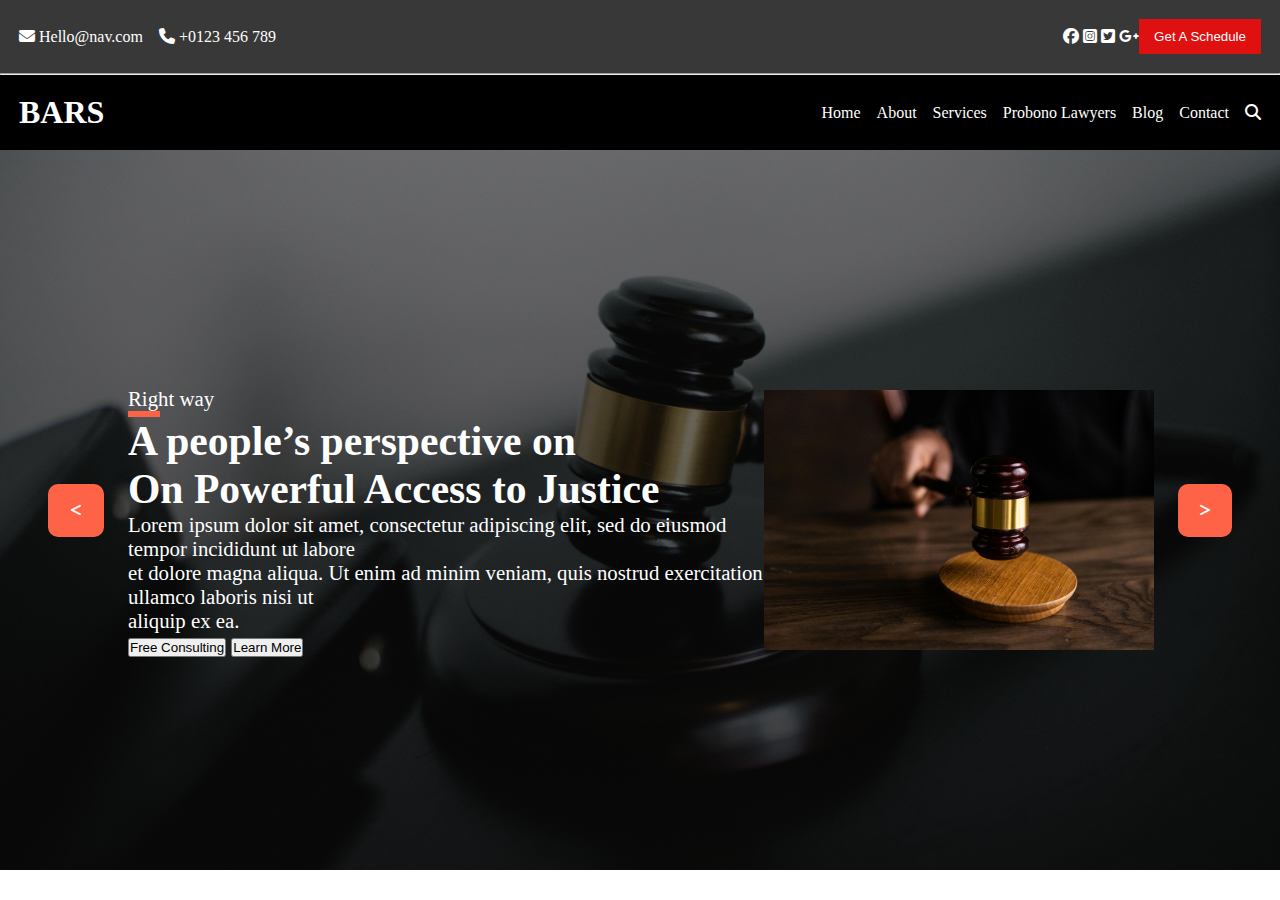
==== mines/index.html @ 509d4174 "first commit" ====
<!DOCTYPE html>
<html lang="en">
  <head>
    <meta charset="UTF-8" />
    <meta name="viewport" content="width=device-width, initial-scale=1.0" />
    <title>Document</title>
    <link
      rel="stylesheet"
      href="https://cdnjs.cloudflare.com/ajax/libs/font-awesome/6.7.2/css/all.min.css"
      integrity="sha512-Evv84Mr4kqVGRNSgIGL/F/aIDqQb7xQ2vcrdIwxfjThSH8CSR7PBEakCr51Ck+w+/U6swU2Im1vVX0SVk9ABhg=="
      crossorigin="anonymous"
      referrerpolicy="no-referrer"
    />
    <link rel="stylesheet" href="style.css" />
  </head>
  <body>
    <header class="first-indctory">
      <div class="fad">
        <p><i class="fa-solid fa-envelope"></i> Hello@nav.com</p>
        <p><i class="fa-solid fa-phone"></i> +0123 456 789</p>
      </div>
      <nav class="cad">
        <div class="list-of-icons">
          <i class="fa-brands fa-facebook"></i>
          <i class="fa-brands fa-square-instagram"></i>
          <i class="fa-brands fa-square-twitter"></i>
          <i class="fa-brands fa-google-plus-g"></i>
        </div>
        <button class="get">Get A Schedule</button>
      </nav>
    </header>
    <hr>
    <header class="second-inductroduction">
      <div>
        <h1>BARS</h1>
      </div>
      <nav class="other-lists">
        <ul>
          <li><a href="">Home </a></li>
          <li><a href="">About</a></li>
          <li><a href="">Services</a></li>
          <li><a href="">Probono Lawyers</a></li>
          <li><a href="">Blog</a></li>
          <li><a href="">Contact</a></li>
        </ul>
        <div>
          <i class="fa-solid fa-magnifying-glass" id="searchC"></i>
        </div>
      </nav>
    </header>
    <section>
      <div class="dynamic-search" id="displayDynamic">
        <input type="text" id="search" placeholder="Search...">
        <button id="search-btn">Search</button>
      </div>
    </section>
    <section>
      <div class="senior-container">
        <div class="btn-controller-1">
          <button class="page-btn-1" data-cana="1"><i class="fa-solid fa-less-than"></i></button>
        </div>
        <div class="container first-Card" data-cana="1">
          <div>
            <div class="small-border">
                 <p>Right way</p>
                 <div class="das-1"></div>
            </div>
            <h1>A people’s perspective on <br> On Powerful Access to Justice</h1>
            <p>
              Lorem ipsum dolor sit amet, consectetur adipiscing elit,
              sed do eiusmod tempor incididunt ut labore <br>  et dolore magna
              aliqua. Ut enim ad minim veniam, quis nostrud exercitation
              ullamco laboris nisi ut <br>  aliquip ex ea.
            </p>
            <button>Free Consulting</button>
              <button>Learn More</button>
          </div>
          <div class="image-container">
            <img src="/assets/img/hero-slider/pexels-ekaterina-bolovtsova-6077326.jpg" alt="">
          </div>
        </div>
        <div class="container first-Card hidden" data-cana="2">
          <div>
            <div class="small-border">
                 <p>Right way</p>
            </div>
            <h1>A people’s perspective on <br> On Powerful Access to Justice</h1>
            <p>
              Lorem ipsum dolor sit amet, consectetur adipiscing elit,
              sed do eiusmod tempor incididunt ut labore <br>  et dolore magna
              aliqua. Ut enim ad minim veniam, quis nostrud exercitation
              ullamco laboris nisi ut <br>  aliquip ex ea.
            </p>
            <button>Free Consulting</button>
              <button>Learn More</button>
          </div>
          <div class="image-container">
            <img src="/assets/img/hero-slider/pexels-ekaterina-bolovtsova-6077326.jpg" alt="">
          </div>
        </div>
       <div class="btn-controller">
        <button class="go-Front" data-cana="2"><i class="fa-solid fa-greater-than"></i></button>
       </div>
      </div>
      
    </section>
    <script src="index.js"></script>
  </body>
</html>
---- mines/style.css ----
* {
  padding: 0;
  margin: 0;
  box-sizing: border-box;
}
.first-indctory {
  display: flex;
  justify-content: space-between;
  background-color: rgba(0, 0, 0, 0.781);
  color: white;
  padding: 19px;
  align-items: center;
  i {
    color: white;
  }
}
.fad {
  display: flex;
  gap: 1rem;
}
.cad {
  display: flex;
  justify-content: center;
  align-items: center;
}
.get {
  color: white;
  background-color: rgb(223, 16, 16);
  /* padding:  25px 18px; */
  border: none;
  display: flex;
  /* height: 100%;
    width: 100%; */
  padding: 10px 15px;
}
.second-inductroduction {
  display: flex;
  justify-content: space-between;
  align-items: center;
  background-color: black;
  padding: 19px;
  color: white;
}
ul {
  display: flex;
  list-style: none;
  gap: 1rem;
}

ul a {
  text-decoration: none;
  color: white;
  transition: color 0.3s ease-in-out, transform 0.3s ease-in-out; /* Add transition for smooth color and transform change */
}

ul a:hover {
  color: #ff6347; /* Change color on hover */
  transform: scale(1.1); /* Slightly scale up on hover */
}

.other-lists {
  display: flex;
  gap: 1rem;
}

body {
  animation: bodyFadeIn 1.5s ease-in-out; /* Add animation to body */
}

@keyframes bodyFadeIn {
  from {
    opacity: 0;
  }
  to {
    opacity: 1;
  }
}
.fa-magnifying-glass {
  cursor: pointer;
}
/* .dynamic-search{
    display: none;
    align-items: center;
    height: 100vh;
    justify-content: center;
    position: relative;
    z-index: 3;
    background-color: rgba(0, 0, 0, 0.096);
}
.dynamic-search input{
    padding: 3.5px 9px;
} */
.dynamic-search {
  display: none;
  flex-direction: column;
  align-items: center;
  justify-content: center;
  height: 100vh;
  position: fixed;
  top: 0;
  left: 0;
  width: 100%;
  background-color: rgba(0, 0, 0, 0.8);
  z-index: 999;
  opacity: 0;
  transform: scale(0.95);
  transition: all 0.3s ease-in-out;
}

.dynamic-search.show {
  display: flex;
  opacity: 1;
  transform: scale(1);
}

.dynamic-search input {
  width: 60%;
  padding: 10px 15px;
  font-size: 16px;
  border: 2px solid white;
  border-radius: 5px;
  outline: none;
  background-color: #fff;
  color: #333;
  margin-bottom: 1rem;
  box-shadow: 0 4px 6px rgba(0, 0, 0, 0.2);
  transition: all 0.3s ease-in-out;
}

.dynamic-search input:focus {
  border-color: #ff6347;
  box-shadow: 0 4px 12px rgba(255, 99, 71, 0.5);
}

.dynamic-search button {
  padding: 10px 20px;
  font-size: 16px;
  border: none;
  border-radius: 5px;
  background-color: #ff6347;
  color: white;
  cursor: pointer;
  box-shadow: 0 4px 6px rgba(0, 0, 0, 0.2);
  transition: all 0.3s ease-in-out;
}

.dynamic-search button:hover {
  background-color: #ff4500;
  transform: translateY(-2px);
}

.dynamic-search .close-btn {
  position: absolute;
  top: 20px;
  right: 30px;
  font-size: 25px;
  color: white;
  cursor: pointer;
  transition: color 0.3s ease-in-out;
}

.dynamic-search .close-btn:hover {
  color: #ff6347;
}
.das-1{
background-color: #ff6347;  
height: 6px;
width: 2rem;
}
.senior-container{
  display: flex;
  justify-content: space-between;
  align-items: center;
  /* padding: 1.7rem; */
  font-size: 1.3rem;
  background-image: linear-gradient(
    to bottom,
    rgb(10, 10, 10, 0.5),
    rgb(10, 10, 10, 0.75)
  ),
  url("/assets/img/hero-slider/pexels-sora-shimazaki-5668473.jpg");
  /* background-image: url(/assets/img/hero-slider/pexels-sora-shimazaki-5668473.jpg); */
  background-size: cover;
  height: 80vh;
  color:white;
  padding: 2rem;
}
.container{
  display: flex;
  justify-content: center;
  margin-top:1.5rem;
  align-items: center;
 
 
}
.image-container img{
  width: 390px;
}
.hidden{
  display: none;
}
.btn-controller{
  margin-right:1rem ;
  margin-left: 1.5rem;
  button{
    background-color: #ff6347;
    padding: 19px 22px;
    border: none;
    border-radius: 10px;
    cursor: pointer;
    color: white;
  }
}
.btn-controller-1{
  margin-left: 1rem;
  margin-right: 1.5rem;
  button{
    background-color: #ff6347;
    padding: 19px 23px;
    border: none;
    border-radius: 10px;
    cursor: pointer;
    color: white;
  }
}
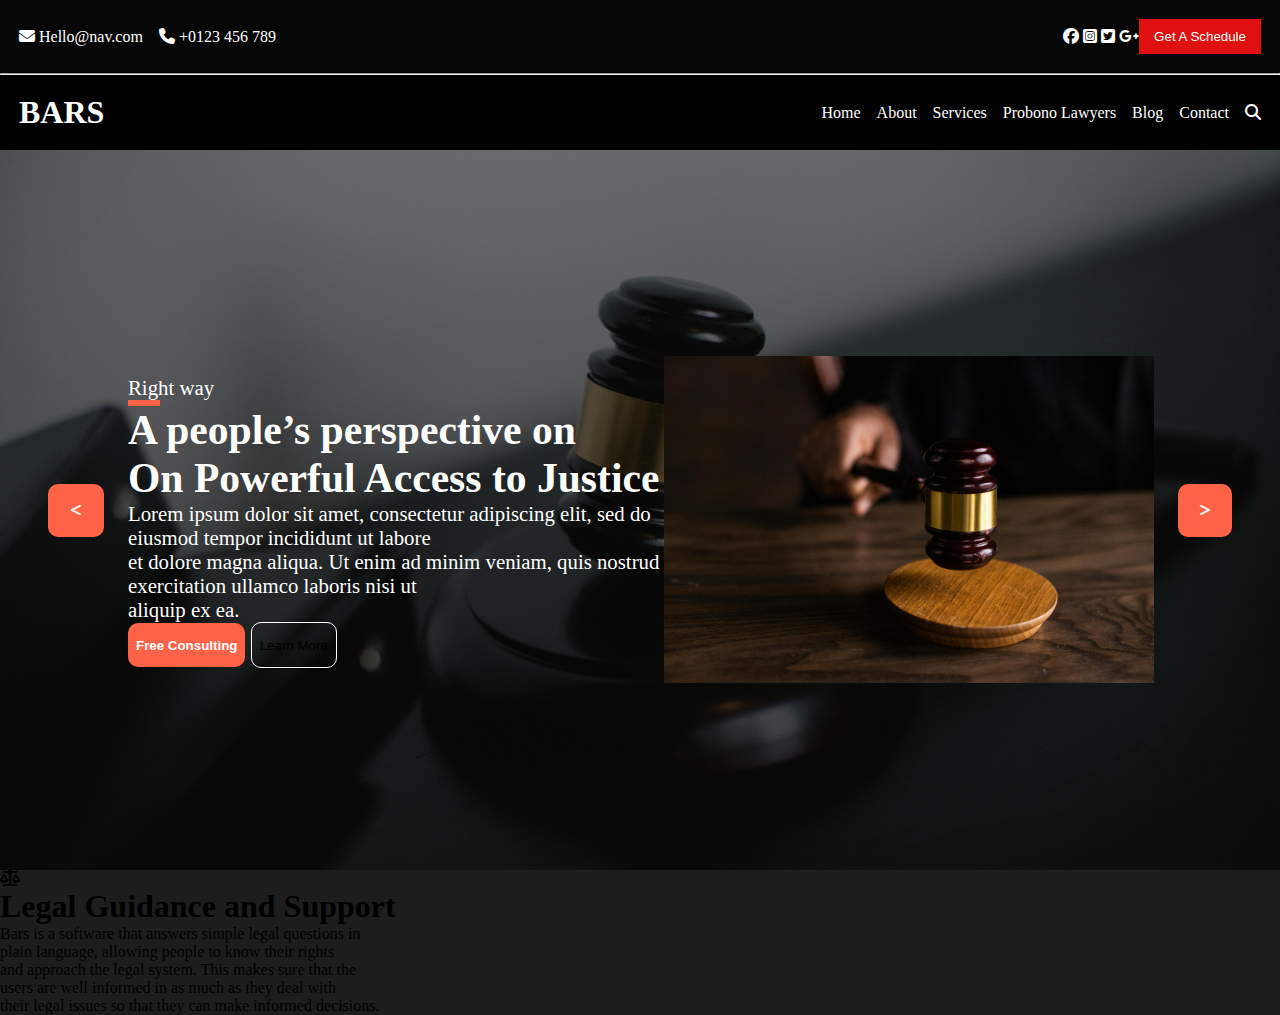
==== commit 3e5b98c2: "updted the html and css" ====
--- a/mines/index.html
+++ b/mines/index.html
@@ -13,7 +13,7 @@
     />
     <link rel="stylesheet" href="style.css" />
   </head>
-  <body>
+  <body class="whole">
     <header class="first-indctory">
       <div class="fad">
         <p><i class="fa-solid fa-envelope"></i> Hello@nav.com</p>
@@ -72,8 +72,8 @@
               aliqua. Ut enim ad minim veniam, quis nostrud exercitation
               ullamco laboris nisi ut <br>  aliquip ex ea.
             </p>
-            <button>Free Consulting</button>
-              <button>Learn More</button>
+            <button class="free">Free Consulting</button>
+              <button class="learn">Learn More</button>
           </div>
           <div class="image-container">
             <img src="/assets/img/hero-slider/pexels-ekaterina-bolovtsova-6077326.jpg" alt="">
@@ -83,16 +83,14 @@
           <div>
             <div class="small-border">
                  <p>Right way</p>
+                 <div class="das-1"></div>
             </div>
             <h1>A people’s perspective on <br> On Powerful Access to Justice</h1>
             <p>
-              Lorem ipsum dolor sit amet, consectetur adipiscing elit,
-              sed do eiusmod tempor incididunt ut labore <br>  et dolore magna
-              aliqua. Ut enim ad minim veniam, quis nostrud exercitation
-              ullamco laboris nisi ut <br>  aliquip ex ea.
+              Bars provides users with easy-to-understand answers to common legal questions, helping individuals navigate the legal system and understand their rights. This ensures users receive the information they need to make informed decisions regarding their legal matters.
             </p>
-            <button>Free Consulting</button>
-              <button>Learn More</button>
+            <button class="free">Free Consulting</button>
+              <button class="learn">Learn More</button>
           </div>
           <div class="image-container">
             <img src="/assets/img/hero-slider/pexels-ekaterina-bolovtsova-6077326.jpg" alt="">
@@ -101,8 +99,20 @@
        <div class="btn-controller">
         <button class="go-Front" data-cana="2"><i class="fa-solid fa-greater-than"></i></button>
        </div>
+      </div>   
+    </section>
+    <section>
+      <div class="card-container-2">
+        <div>
+          <div>
+            <p><i class="fa-solid fa-scale-balanced"></i></p>
+          </div>
+          <div>
+            <h1>Legal Guidance and Support</h1>
+            <p>Bars is a software that answers simple legal questions in  <br> plain language, allowing people to know their rights <br>  and approach the legal system. This makes sure that the <br>  users are well informed in as much as they deal with <br>  their legal issues so that they can make informed decisions.</p>
+          </div>
+        </div>
       </div>
-      
     </section>
     <script src="index.js"></script>
   </body>
--- a/mines/style.css
+++ b/mines/style.css
@@ -2,6 +2,9 @@
   padding: 0;
   margin: 0;
   box-sizing: border-box;
+}
+.whole{
+  background-color: #1D1D1D;
 }
 .first-indctory {
   display: flex;
@@ -194,7 +197,7 @@
  
 }
 .image-container img{
-  width: 390px;
+  width: 490px;
 }
 .hidden{
   display: none;
@@ -222,4 +225,25 @@
     cursor: pointer;
     color: white;
   }
+}
+.free{
+  padding: 14.5px 8px;
+  border: none;
+  border-radius: 10px;
+  background-color: #ff6347;
+  color: white;
+  font-weight: bolder;
+}
+.free:hover{
+  background-color: transparent;
+  border: 1px solid white;
+}
+.learn{
+  padding: 14.5px 8px;
+  border: 1px solid white;
+  border-radius: 10px;
+  background-color: transparent;
+}
+.learn:hover{
+  background-color: grey;
 }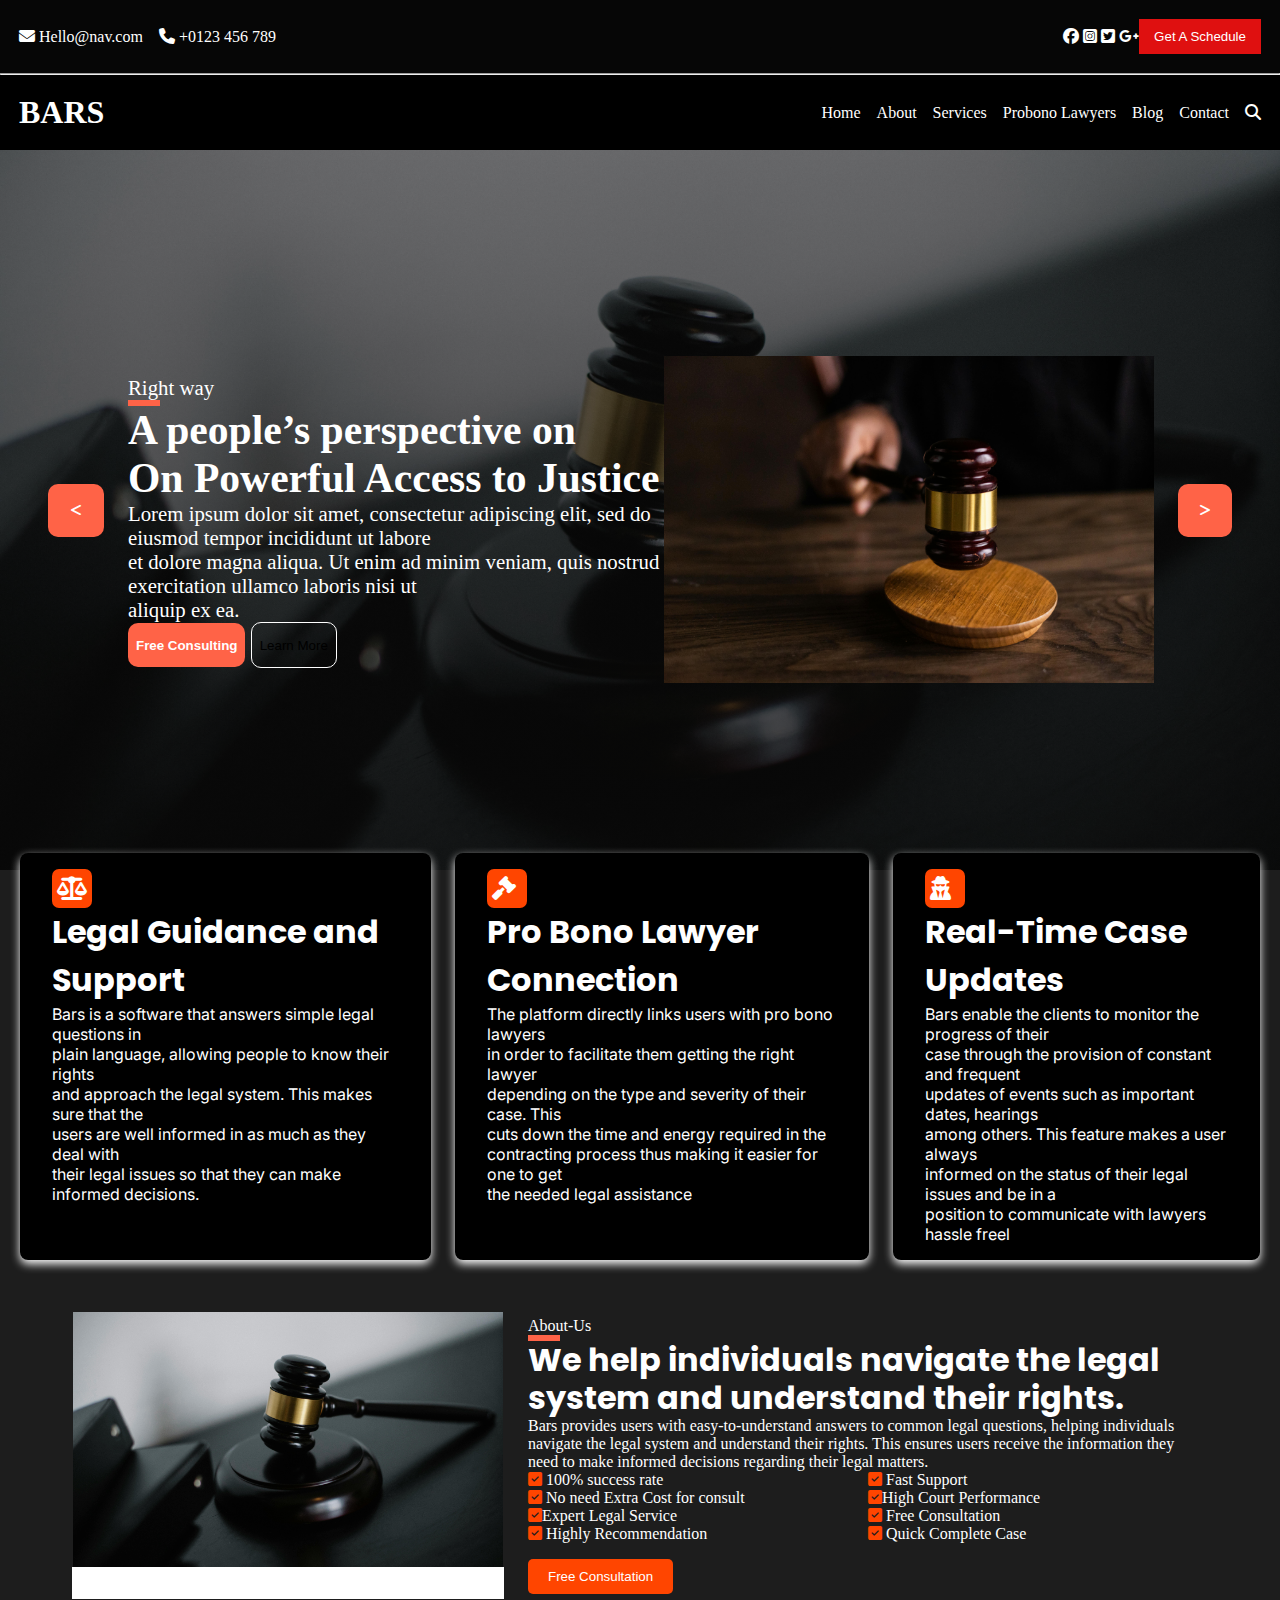
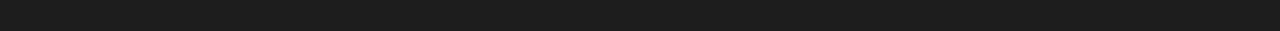
==== commit e6ad6d33: "`Added new features and content to the website, including a new section with cards, updated styles f" ====
--- a/mines/index.html
+++ b/mines/index.html
@@ -11,6 +11,12 @@
       crossorigin="anonymous"
       referrerpolicy="no-referrer"
     />
+    <link rel="preconnect" href="https://fonts.googleapis.com">
+<link rel="preconnect" href="https://fonts.gstatic.com" crossorigin>
+<link href="https://fonts.googleapis.com/css2?family=Inter:ital,opsz,wght@0,14..32,100..900;1,14..32,100..900&display=swap" rel="stylesheet">
+    <link rel="preconnect" href="https://fonts.googleapis.com">
+<link rel="preconnect" href="https://fonts.gstatic.com" crossorigin>
+<link href="https://fonts.googleapis.com/css2?family=Poppins:ital,wght@0,100;0,200;0,300;0,400;0,500;0,600;0,700;0,800;0,900;1,100;1,200;1,300;1,400;1,500;1,600;1,700;1,800;1,900&display=swap" rel="stylesheet">
     <link rel="stylesheet" href="style.css" />
   </head>
   <body class="whole">
@@ -103,8 +109,8 @@
     </section>
     <section>
       <div class="card-container-2">
-        <div>
-          <div>
+        <div class="card-container">
+          <div class="icon">
             <p><i class="fa-solid fa-scale-balanced"></i></p>
           </div>
           <div>
@@ -112,6 +118,68 @@
             <p>Bars is a software that answers simple legal questions in  <br> plain language, allowing people to know their rights <br>  and approach the legal system. This makes sure that the <br>  users are well informed in as much as they deal with <br>  their legal issues so that they can make informed decisions.</p>
           </div>
         </div>
+        <!-- second container begins -->
+        <div class="card-container">
+          <div class="icon">
+            <p><i class="fa-solid fa-gavel"></i></p>
+          </div>
+          <div>
+            <h1>Pro Bono Lawyer Connection  </h1>
+            <p> The platform directly links users with pro bono lawyers <br> in order to facilitate them getting the right lawyer <br>  depending on the type and severity of their case. This <br> cuts down the time and energy required in the <br>  contracting process thus making it easier for one to get <br> the needed legal assistance</p>
+          </div>
+        </div>
+        <!-- start of third column -->
+         <div class="card-container">
+          <div class="icon">
+            <p><i class="fa-solid fa-user-secret"></i></p>
+          </div>
+          <div>
+            <h1>Real-Time Case Updates</h1>
+            <p>Bars enable the clients to monitor the progress of their <br>  case through the provision of constant and frequent <br>  updates of events such as important dates, hearings <br>  among others. This feature makes a user always <br>  informed on the status of their legal issues and be in a <br>  position to communicate with lawyers hassle freel</p>
+          </div>
+         </div>
+      </div>
+    </section>
+    <section class="info-naham">
+      <div class="about-info-container">
+        <div class="real-about">
+          <p>About-Us</p>
+          <div class="das-1"></div>
+          <h1>We help individuals navigate the legal <br> system and understand their rights.</h1>
+          <p>Bars provides users with easy-to-understand answers to common legal questions, helping individuals navigate the  legal system and understand their rights. This ensures users receive the information they need to make informed  decisions regarding their legal matters.</p>
+          <div class="features-side">
+            <div>
+              <p><i class="fa-solid fa-square-check"></i> 100% success rate</p>
+            </div>
+            <div>
+              <p><i class="fa-solid fa-square-check"></i> Fast Support</p>
+            </div>
+            <div>
+              <p><i class="fa-solid fa-square-check"></i> No need Extra Cost for consult</p>
+            </div>
+            <div>
+              <p><i class="fa-solid fa-square-check"></i>High Court Performance</p>
+            </div>
+            <div>
+              <p><i class="fa-solid fa-square-check"></i>Expert Legal Service</p>
+            </div>
+            <div>
+              <p><i class="fa-solid fa-square-check"></i> Free Consultation</p>
+            </div>
+            <div>
+              <p><i class="fa-solid fa-square-check"></i> Highly Recommendation</p>
+            </div>
+            <div>
+              <p><i class="fa-solid fa-square-check"></i> Quick Complete Case</p>
+            </div>
+          </div>
+          <button class="free-1">Free Consultation</button>
+        </div>
+        <div class="image-about-container">
+          <img src="/assets/img/hero-slider/pexels-sora-shimazaki-5668473.jpg" alt="">
+          <div class="inside"></div>
+        </div>
+       
       </div>
     </section>
     <script src="index.js"></script>
--- a/mines/style.css
+++ b/mines/style.css
@@ -246,4 +246,108 @@
 }
 .learn:hover{
   background-color: grey;
+}
+.card-container-2{
+  display: flex;
+  justify-content: center;
+  /* align-items: center; */
+  margin-top: -2.3rem;
+  /* width: 100%;
+  max-width: 1200px; */
+  /* padding: 1rem; */
+  /* max-width: 350px; */
+  padding: 20px;
+  gap: 1.5rem;
+  color: white;
+}
+.card-container{
+  background-color: black;
+  padding: 1rem  2rem;
+  border-radius: 8px;
+  box-shadow: 0 4px 10px rgba(255, 255, 255, 2.9);
+}
+.card-container h1{
+font-family: "Poppins", sans-serif;
+font-weight: bold;
+}
+.card-container p:last-child{
+  font-family: "Inter", sans-serif;
+}
+.icon p{
+  font-size: 1.5rem;
+  background-color: #ff4500;
+  border-radius: 7px;
+  padding: 5px;
+  max-width: 40px;
+  cursor: pointer;
+}
+.icon p:hover{
+  background-color: #ff9900;
+  
+}
+.info-naham{
+  display: flex;
+  justify-content: center;
+  align-items: center;
+  margin: 0 auto;
+}
+.about-info-container{
+  display: flex;
+  justify-content: center;
+  align-items: center;
+  flex-direction: row-reverse;
+  /* margin-left: auto; */
+  padding: 2rem;
+  color: white;
+  /* margin-right: auto; */
+  max-width: 1200px;
+  margin: 0 auto;
+}
+.features-side{
+  display: grid;
+  grid-template-columns: repeat(2,1fr);
+}
+
+.about-info-container img{
+  width: 430px;
+  display: block;
+}
+.inside{
+  background-color: white;
+  height: 2rem;
+  width: 27rem;
+  top: 2%;
+  margin-top: -2rem;
+  
+}
+.image-about-container{
+  position: relative;
+  display: flex;
+  align-items: center;
+  justify-content: center;
+  flex-direction: column;
+}
+.real-about{
+  margin-left: 1.5rem;
+}
+.real-about h1{
+  font-family: "Poppins", sans-serif;
+  font-weight: bolder;
+  font-size: 2rem;
+  line-height: 1.2;
+}
+.real-about p{
+  font-style: "Inter", sans-serif;
+
+}
+.real-about button{
+  background-color: #ff4500;
+  border: none;
+  border-radius: 5px;
+  color: white;
+  padding: 10px 20px;
+  margin-top: 1rem;
+}
+.real-about i {
+  color: #ff4500;
 }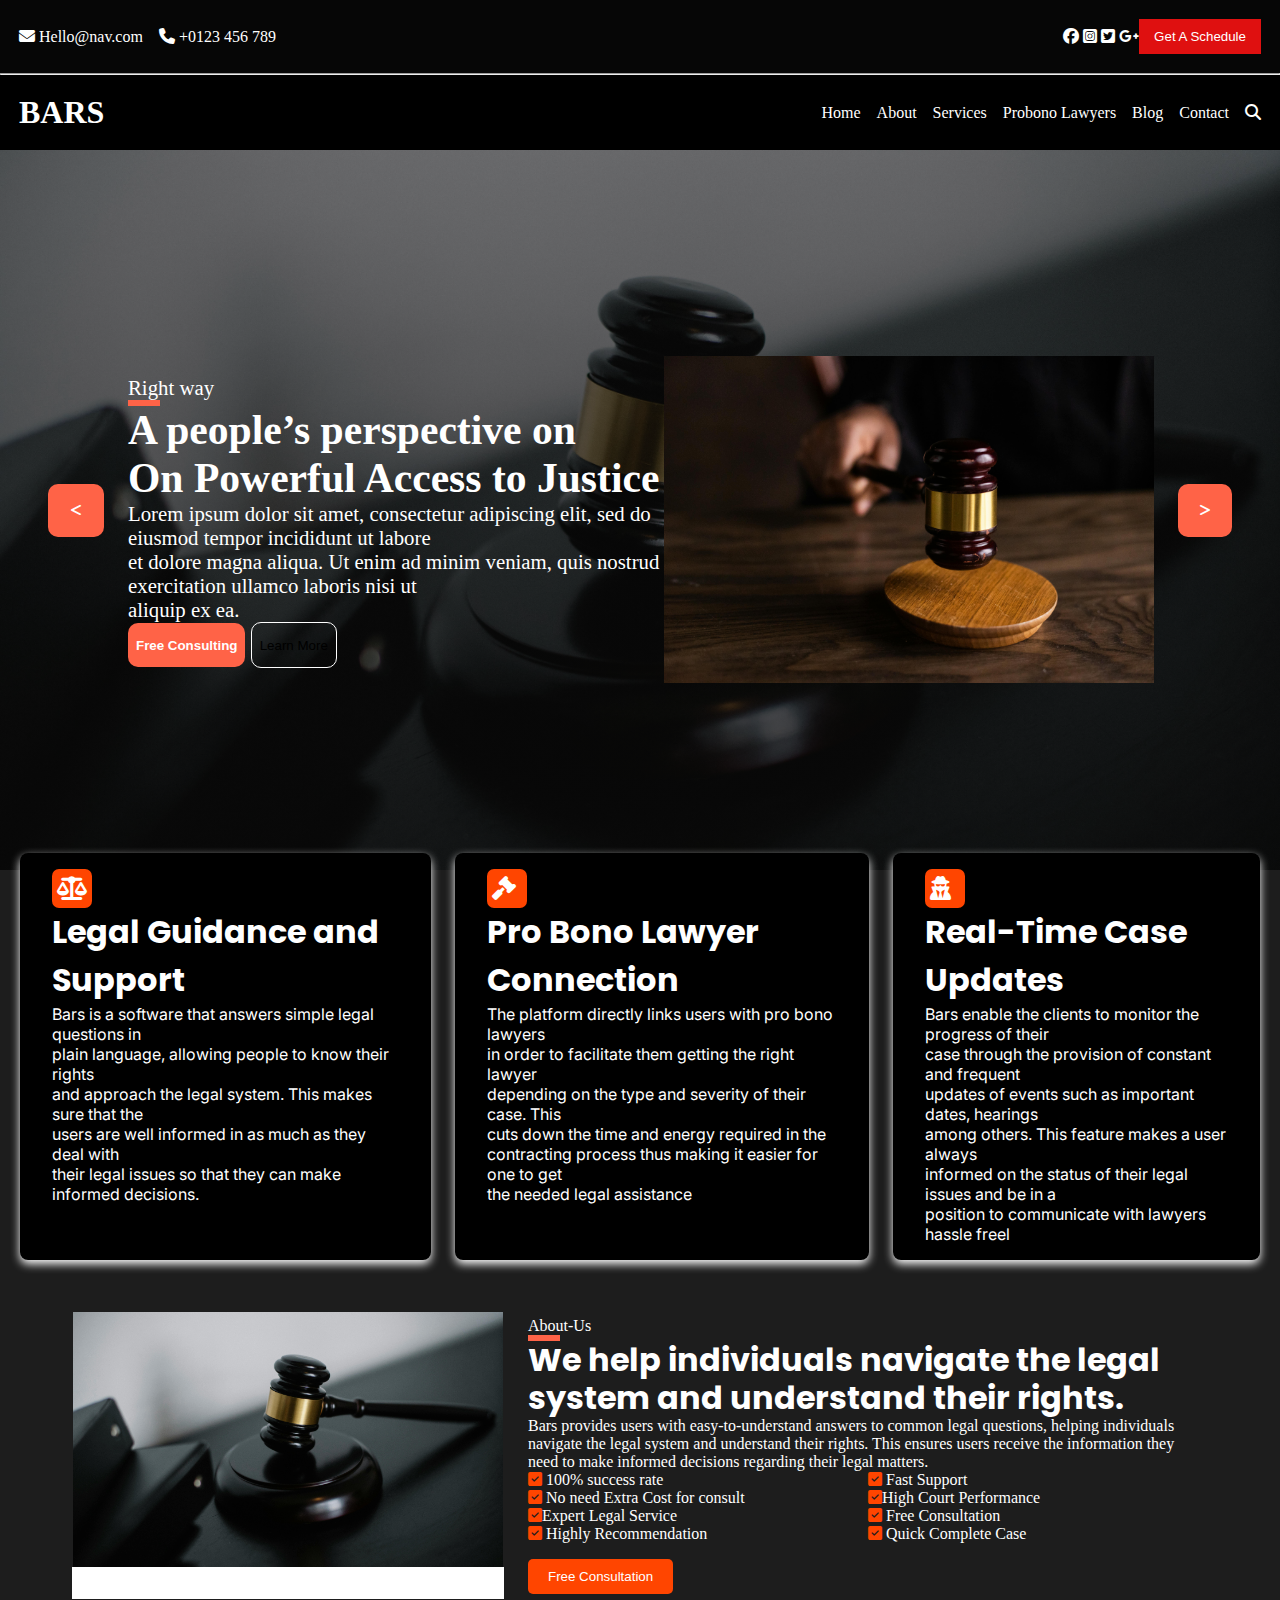
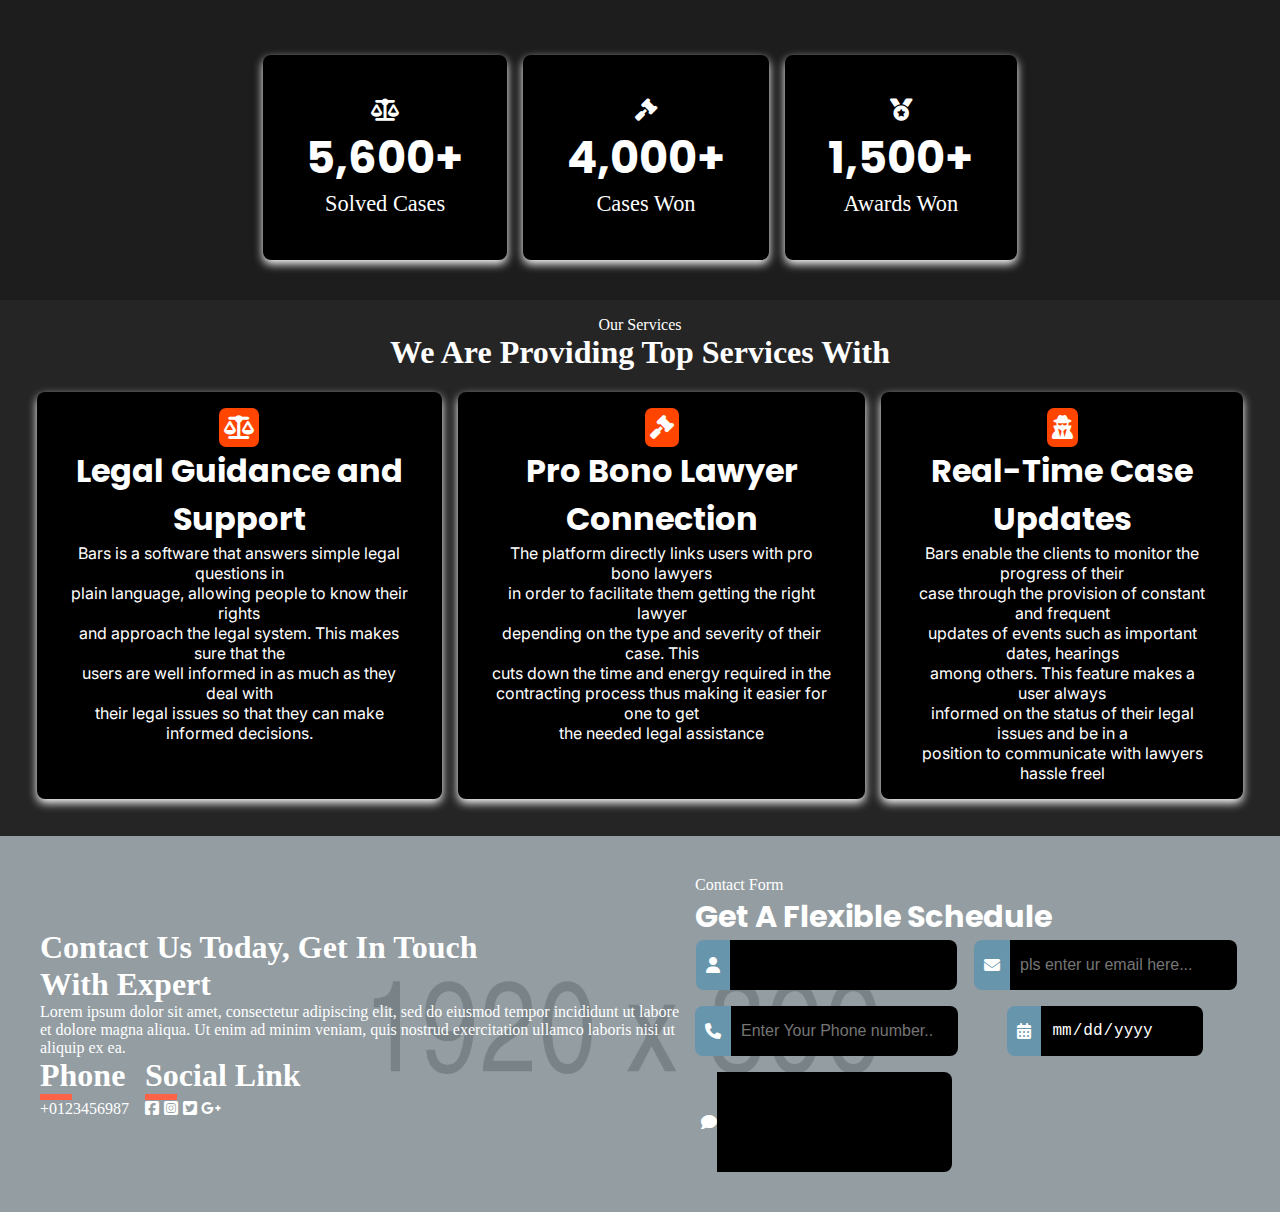
==== commit 19f30c30: "almost finish the home page soon abobi" ====
--- a/mines/index.html
+++ b/mines/index.html
@@ -11,12 +11,18 @@
       crossorigin="anonymous"
       referrerpolicy="no-referrer"
     />
-    <link rel="preconnect" href="https://fonts.googleapis.com">
-<link rel="preconnect" href="https://fonts.gstatic.com" crossorigin>
-<link href="https://fonts.googleapis.com/css2?family=Inter:ital,opsz,wght@0,14..32,100..900;1,14..32,100..900&display=swap" rel="stylesheet">
-    <link rel="preconnect" href="https://fonts.googleapis.com">
-<link rel="preconnect" href="https://fonts.gstatic.com" crossorigin>
-<link href="https://fonts.googleapis.com/css2?family=Poppins:ital,wght@0,100;0,200;0,300;0,400;0,500;0,600;0,700;0,800;0,900;1,100;1,200;1,300;1,400;1,500;1,600;1,700;1,800;1,900&display=swap" rel="stylesheet">
+    <link rel="preconnect" href="https://fonts.googleapis.com" />
+    <link rel="preconnect" href="https://fonts.gstatic.com" crossorigin />
+    <link
+      href="https://fonts.googleapis.com/css2?family=Inter:ital,opsz,wght@0,14..32,100..900;1,14..32,100..900&display=swap"
+      rel="stylesheet"
+    />
+    <link rel="preconnect" href="https://fonts.googleapis.com" />
+    <link rel="preconnect" href="https://fonts.gstatic.com" crossorigin />
+    <link
+      href="https://fonts.googleapis.com/css2?family=Poppins:ital,wght@0,100;0,200;0,300;0,400;0,500;0,600;0,700;0,800;0,900;1,100;1,200;1,300;1,400;1,500;1,600;1,700;1,800;1,900&display=swap"
+      rel="stylesheet"
+    />
     <link rel="stylesheet" href="style.css" />
   </head>
   <body class="whole">
@@ -35,7 +41,7 @@
         <button class="get">Get A Schedule</button>
       </nav>
     </header>
-    <hr>
+    <hr />
     <header class="second-inductroduction">
       <div>
         <h1>BARS</h1>
@@ -56,58 +62,79 @@
     </header>
     <section>
       <div class="dynamic-search" id="displayDynamic">
-        <input type="text" id="search" placeholder="Search...">
+        <input type="text" id="search" placeholder="Search..." />
         <button id="search-btn">Search</button>
       </div>
     </section>
     <section>
       <div class="senior-container">
         <div class="btn-controller-1">
-          <button class="page-btn-1" data-cana="1"><i class="fa-solid fa-less-than"></i></button>
+          <button class="page-btn-1" data-cana="1">
+            <i class="fa-solid fa-less-than"></i>
+          </button>
         </div>
         <div class="container first-Card" data-cana="1">
           <div>
             <div class="small-border">
-                 <p>Right way</p>
-                 <div class="das-1"></div>
-            </div>
-            <h1>A people’s perspective on <br> On Powerful Access to Justice</h1>
-            <p>
-              Lorem ipsum dolor sit amet, consectetur adipiscing elit,
-              sed do eiusmod tempor incididunt ut labore <br>  et dolore magna
-              aliqua. Ut enim ad minim veniam, quis nostrud exercitation
-              ullamco laboris nisi ut <br>  aliquip ex ea.
+              <p>Right way</p>
+              <div class="das-1"></div>
+            </div>
+            <h1>
+              A people’s perspective on <br />
+              On Powerful Access to Justice
+            </h1>
+            <p>
+              Lorem ipsum dolor sit amet, consectetur adipiscing elit, sed do
+              eiusmod tempor incididunt ut labore <br />
+              et dolore magna aliqua. Ut enim ad minim veniam, quis nostrud
+              exercitation ullamco laboris nisi ut <br />
+              aliquip ex ea.
             </p>
             <button class="free">Free Consulting</button>
-              <button class="learn">Learn More</button>
+            <button class="learn">Learn More</button>
           </div>
           <div class="image-container">
-            <img src="/assets/img/hero-slider/pexels-ekaterina-bolovtsova-6077326.jpg" alt="">
+            <img
+              src="/assets/img/hero-slider/pexels-ekaterina-bolovtsova-6077326.jpg"
+              alt=""
+            />
           </div>
         </div>
         <div class="container first-Card hidden" data-cana="2">
           <div>
             <div class="small-border">
-                 <p>Right way</p>
-                 <div class="das-1"></div>
-            </div>
-            <h1>A people’s perspective on <br> On Powerful Access to Justice</h1>
-            <p>
-              Bars provides users with easy-to-understand answers to common legal questions, helping individuals navigate the legal system and understand their rights. This ensures users receive the information they need to make informed decisions regarding their legal matters.
+              <p>Right way</p>
+              <div class="das-1"></div>
+            </div>
+            <h1>
+              A people’s perspective on <br />
+              On Powerful Access to Justice
+            </h1>
+            <p>
+              Bars provides users with easy-to-understand answers to common
+              legal questions, helping individuals navigate the legal system and
+              understand their rights. This ensures users receive the
+              information they need to make informed decisions regarding their
+              legal matters.
             </p>
             <button class="free">Free Consulting</button>
-              <button class="learn">Learn More</button>
+            <button class="learn">Learn More</button>
           </div>
           <div class="image-container">
-            <img src="/assets/img/hero-slider/pexels-ekaterina-bolovtsova-6077326.jpg" alt="">
-          </div>
-        </div>
-       <div class="btn-controller">
-        <button class="go-Front" data-cana="2"><i class="fa-solid fa-greater-than"></i></button>
-       </div>
-      </div>   
-    </section>
-    <section>
+            <img
+              src="/assets/img/hero-slider/pexels-ekaterina-bolovtsova-6077326.jpg"
+              alt=""
+            />
+          </div>
+        </div>
+        <div class="btn-controller">
+          <button class="go-Front" data-cana="2">
+            <i class="fa-solid fa-greater-than"></i>
+          </button>
+        </div>
+      </div>
+    </section>
+    <section class="">
       <div class="card-container-2">
         <div class="card-container">
           <div class="icon">
@@ -115,7 +142,13 @@
           </div>
           <div>
             <h1>Legal Guidance and Support</h1>
-            <p>Bars is a software that answers simple legal questions in  <br> plain language, allowing people to know their rights <br>  and approach the legal system. This makes sure that the <br>  users are well informed in as much as they deal with <br>  their legal issues so that they can make informed decisions.</p>
+            <p>
+              Bars is a software that answers simple legal questions in <br />
+              plain language, allowing people to know their rights <br />
+              and approach the legal system. This makes sure that the <br />
+              users are well informed in as much as they deal with <br />
+              their legal issues so that they can make informed decisions.
+            </p>
           </div>
         </div>
         <!-- second container begins -->
@@ -124,29 +157,51 @@
             <p><i class="fa-solid fa-gavel"></i></p>
           </div>
           <div>
-            <h1>Pro Bono Lawyer Connection  </h1>
-            <p> The platform directly links users with pro bono lawyers <br> in order to facilitate them getting the right lawyer <br>  depending on the type and severity of their case. This <br> cuts down the time and energy required in the <br>  contracting process thus making it easier for one to get <br> the needed legal assistance</p>
+            <h1>Pro Bono Lawyer Connection</h1>
+            <p>
+              The platform directly links users with pro bono lawyers <br />
+              in order to facilitate them getting the right lawyer <br />
+              depending on the type and severity of their case. This <br />
+              cuts down the time and energy required in the <br />
+              contracting process thus making it easier for one to get <br />
+              the needed legal assistance
+            </p>
           </div>
         </div>
         <!-- start of third column -->
-         <div class="card-container">
+        <div class="card-container">
           <div class="icon">
             <p><i class="fa-solid fa-user-secret"></i></p>
           </div>
           <div>
             <h1>Real-Time Case Updates</h1>
-            <p>Bars enable the clients to monitor the progress of their <br>  case through the provision of constant and frequent <br>  updates of events such as important dates, hearings <br>  among others. This feature makes a user always <br>  informed on the status of their legal issues and be in a <br>  position to communicate with lawyers hassle freel</p>
-          </div>
-         </div>
-      </div>
-    </section>
-    <section class="info-naham">
+            <p>
+              Bars enable the clients to monitor the progress of their <br />
+              case through the provision of constant and frequent <br />
+              updates of events such as important dates, hearings <br />
+              among others. This feature makes a user always <br />
+              informed on the status of their legal issues and be in a <br />
+              position to communicate with lawyers hassle freel
+            </p>
+          </div>
+        </div>
+      </div>
+    </section>
+    <section class="info-naham unique">
       <div class="about-info-container">
         <div class="real-about">
           <p>About-Us</p>
           <div class="das-1"></div>
-          <h1>We help individuals navigate the legal <br> system and understand their rights.</h1>
-          <p>Bars provides users with easy-to-understand answers to common legal questions, helping individuals navigate the  legal system and understand their rights. This ensures users receive the information they need to make informed  decisions regarding their legal matters.</p>
+          <h1>
+            We help individuals navigate the legal <br />
+            system and understand their rights.
+          </h1>
+          <p>
+            Bars provides users with easy-to-understand answers to common legal
+            questions, helping individuals navigate the legal system and
+            understand their rights. This ensures users receive the information
+            they need to make informed decisions regarding their legal matters.
+          </p>
           <div class="features-side">
             <div>
               <p><i class="fa-solid fa-square-check"></i> 100% success rate</p>
@@ -155,31 +210,223 @@
               <p><i class="fa-solid fa-square-check"></i> Fast Support</p>
             </div>
             <div>
-              <p><i class="fa-solid fa-square-check"></i> No need Extra Cost for consult</p>
-            </div>
-            <div>
-              <p><i class="fa-solid fa-square-check"></i>High Court Performance</p>
-            </div>
-            <div>
-              <p><i class="fa-solid fa-square-check"></i>Expert Legal Service</p>
+              <p>
+                <i class="fa-solid fa-square-check"></i> No need Extra Cost for
+                consult
+              </p>
+            </div>
+            <div>
+              <p>
+                <i class="fa-solid fa-square-check"></i>High Court Performance
+              </p>
+            </div>
+            <div>
+              <p>
+                <i class="fa-solid fa-square-check"></i>Expert Legal Service
+              </p>
             </div>
             <div>
               <p><i class="fa-solid fa-square-check"></i> Free Consultation</p>
             </div>
             <div>
-              <p><i class="fa-solid fa-square-check"></i> Highly Recommendation</p>
-            </div>
-            <div>
-              <p><i class="fa-solid fa-square-check"></i> Quick Complete Case</p>
+              <p>
+                <i class="fa-solid fa-square-check"></i> Highly Recommendation
+              </p>
+            </div>
+            <div>
+              <p>
+                <i class="fa-solid fa-square-check"></i> Quick Complete Case
+              </p>
             </div>
           </div>
           <button class="free-1">Free Consultation</button>
         </div>
         <div class="image-about-container">
-          <img src="/assets/img/hero-slider/pexels-sora-shimazaki-5668473.jpg" alt="">
+          <img
+            src="/assets/img/hero-slider/pexels-sora-shimazaki-5668473.jpg"
+            alt=""
+          />
           <div class="inside"></div>
         </div>
-       
+      </div>
+    </section>
+    <section class="unique">
+      <div class="second-card-container">
+        <div class="second-card">
+          <div class="second-card-top">
+            <p><i class="fa-solid fa-scale-balanced"></i></p>
+          </div>
+          <div>
+            <h1>5,600+</h1>
+            <p>Solved Cases</p>
+          </div>
+        </div>
+        <div class="second-card">
+          <div class="second-card-top">
+            <p><i class="fa-solid fa-gavel"></i></p>
+          </div>
+          <div>
+            <h1>4,000+</h1>
+            <p>Cases Won</p>
+          </div>
+        </div>
+        <div class="second-card">
+          <div class="second-card-top">
+            <p><i class="fa-solid fa-medal"></i></p>
+          </div>
+          <div>
+            <h1>1,500+</h1>
+            <p>Awards Won</p>
+          </div>
+        </div>
+      </div>
+    </section>
+    <section class="contain unique">
+      <div class="text-sides">
+        <div class="first-text-side">
+          <p>Our Services</p>
+          <div></div>
+        </div>
+        <div class="second-text-side">
+          <h1>We Are Providing Top Services With</h1>
+        </div>
+        <div class="third-text-container">
+          <div class="third-text-main">
+            <p>lorem od bj they are praying on my downfall but i am up still</p>
+          </div>
+        </div>
+      </div>
+      <div class="our-services-container">
+        <div class="card-container">
+          <div class="icon vaf">
+            <p><i class="fa-solid fa-scale-balanced"></i></p>
+          </div>
+          <div>
+            <h1>Legal Guidance and Support</h1>
+            <p>
+              Bars is a software that answers simple legal questions in <br />
+              plain language, allowing people to know their rights <br />
+              and approach the legal system. This makes sure that the <br />
+              users are well informed in as much as they deal with <br />
+              their legal issues so that they can make informed decisions.
+            </p>
+          </div>
+        </div>
+        <div class="card-container">
+          <div class="icon vaf">
+            <p><i class="fa-solid fa-gavel"></i></p>
+          </div>
+          <div>
+            <h1>Pro Bono Lawyer Connection</h1>
+            <p>
+              The platform directly links users with pro bono lawyers <br />
+              in order to facilitate them getting the right lawyer <br />
+              depending on the type and severity of their case. This <br />
+              cuts down the time and energy required in the <br />
+              contracting process thus making it easier for one to get <br />
+              the needed legal assistance
+            </p>
+          </div>
+        </div>
+        <div class="card-container">
+          <div class="icon vaf">
+            <p><i class="fa-solid fa-user-secret"></i></p>
+          </div>
+          <div>
+            <h1>Real-Time Case Updates</h1>
+            <p>
+              Bars enable the clients to monitor the progress of their <br />
+              case through the provision of constant and frequent <br />
+              updates of events such as important dates, hearings <br />
+              among others. This feature makes a user always <br />
+              informed on the status of their legal issues and be in a <br />
+              position to communicate with lawyers hassle freel
+            </p>
+          </div>
+        </div>
+      </div>
+    </section>
+    <section>
+      <div class="contact-us-container">
+        <div class="first-contact-us-part">
+          <h1>
+            Contact Us Today, Get In Touch <br />
+            With Expert
+          </h1>
+          <p>
+            Lorem ipsum dolor sit amet, consectetur adipiscing elit, sed do
+            eiusmod tempor incididunt ut labore <br />
+            et dolore magna aliqua. Ut enim ad minim veniam, quis nostrud
+            exercitation ullamco laboris nisi ut <br />
+            aliquip ex ea.
+          </p>
+          <div class="contact-info">
+            <div>
+              <div>
+                <h1>Phone</h1>
+                  <div class="das-1"></div>
+              </div>
+              <p>+0123456987</p>
+            </div>
+            <div>
+              <h1>Social Link</h1>
+              <div class="das-1"></div>
+              <div class="social-icons">
+                <p><i class="fa-brands fa-square-facebook"></i></p>
+                <p><i class="fa-brands fa-square-instagram"></i></p>
+                <p><i class="fa-brands fa-square-twitter"></i></p>
+                <p><i class="fa-brands fa-google-plus-g"></i></p>
+              </div>
+            </div>
+          </div>
+        </div>
+        <div class="second-contact-about">
+          <p>Contact Form</p>
+          <div></div>
+          <h1 class="flex">Get A Flexible Schedule</h1>
+          <div class="form-container">
+            <div class="input-side-1">
+              <div class="iconic">
+                <i class="fa-solid fa-user"></i>
+              </div>
+              <div class="">
+                <input type="text" id="name">
+              </div>
+            </div>
+            <div class="input-side-2">
+              <div class="iconic">
+                <i class="fa-solid fa-envelope"></i>
+              </div>
+              <div>
+                <input type="email" name="email" id="email" placeholder="pls enter ur email here...">
+              </div>
+            </div>
+            <div class="input-side-3">
+              <div class="iconic">
+                <i class="fa-solid fa-phone"></i>
+              </div>
+              <div>
+                <input type="number" name="nums" id="nums" placeholder="Enter Your Phone number...">
+              </div>
+            </div>
+            <div class="input-side-4">
+              <div class="iconic">
+                <i class="fa-solid fa-calendar-days"></i>
+              </div>
+              <div>
+                <input type="date" name="fad" id="fade">
+              </div>
+            </div>
+            <div class="input-side-5">
+              <div>
+                <i class="fa-solid fa-comment"></i>
+              </div>
+              <div>
+                <textarea name="comments" id="comments"></textarea>
+              </div>
+            </div>
+          </div>
+        </div>
       </div>
     </section>
     <script src="index.js"></script>
--- a/mines/style.css
+++ b/mines/style.css
@@ -3,9 +3,13 @@
   margin: 0;
   box-sizing: border-box;
 }
-.whole{
+body{
   background-color: #1D1D1D;
-}
+  /* padding: 1rem; */
+}
+/* .unique{
+  padding: 10px;
+} */
 .first-indctory {
   display: flex;
   justify-content: space-between;
@@ -350,4 +354,185 @@
 }
 .real-about i {
   color: #ff4500;
-}+}
+
+.second-card-container{
+  display: flex;
+  justify-content: center;
+  gap: 1rem;
+  padding: 1.5rem;
+}
+.second-card{
+  background-color: black;
+  color: white;
+  border-radius: 8px;
+  padding: 2.7rem;
+  text-align: center;
+  font-size: 1.4rem;
+  box-shadow: 0 4px 10px rgba(255, 255, 255, 2.9);
+}
+.second-card h1{
+  font-family: "Poppins", sans-serif;
+}
+.our-services-container{
+  display: flex;
+  justify-content: center;
+  color: white;
+  padding: 1.3rem;
+  text-align: center;
+  gap: 1rem;
+  position: relative;
+}
+.vaf{
+  display: flex;
+  justify-content: center;
+  align-items: center;
+}
+.contain{
+  color: white;
+  margin-top: 1rem;
+  text-align: center;
+  background-color: #252525;
+  padding: 1rem;
+}
+
+.third-text-container{
+  position: absolute;
+  left: 0;
+  /* top: -1%; */
+  right: 0;
+  /* font-size: 1.6rem; */
+  z-index: -1;
+  /* bottom: 0.3rem; */
+}
+.contact-us-container{
+  display: flex;
+  align-items: center;
+  /* justify-content: center; */
+  padding: 2.5rem;
+  gap: 1rem;
+  position: relative;
+  color: white;
+}
+.contact-us-container::before{
+  content: "";
+  position: absolute;
+  background-image: url(/assets/img/contact-bg.jpg);
+  background-size: cover;
+  background-color: #ff4500;
+  z-index: -1;
+  opacity: 0.5;
+  left: 0;
+  right: 0;
+  bottom: 0;
+  top: 0;
+  background-position: center;
+}
+.contact-us-container::after{
+  content: "";
+  position: absolute;
+  top: 0;
+  left: 0;
+  right: 0;
+  bottom: 0;
+  /* background-color: rgba(255, 69, 0, 0.7); */
+  background-color: #5B6F79;
+  z-index: -2;
+}
+.contact-info{
+  display: flex;
+  gap: 1rem;
+}
+.social-icons{
+  display: flex;
+  gap: 0.3rem;
+}
+/* input{
+  background-color: black;
+  color: white;
+  padding: 10px;
+  border-radius: 4px;
+  border: none;
+} */
+.form-container{
+  display: grid;
+  grid-template-columns: repeat(2,1fr);
+  gap: 1rem;
+  width: 100%;
+  justify-content: center;
+}
+.form-container div{
+  display: flex;
+  align-items: center;
+  /* background-color: #2c3e50; */
+  /* padding: 0.5rem; */
+  /* border-radius: 8px; */
+  /* padding: 0.5rem; */
+  /* height: 50px; */
+}
+.input-side-1{
+  display: flex;
+  /* align-items: center; */
+  justify-content: center;
+}
+.input-side-2{
+  display: flex;
+  /* align-items: center; */
+  justify-content: center;
+}
+.input-side-3{
+  display: flex;
+  /* align-items: center; */
+  justify-content: center;
+}
+.input-side-4{
+  display: flex;
+  align-items: center;
+  justify-content: center;
+}
+.input-side-5{
+  display: flex;
+  /* align-items: center; */
+  justify-content: center;
+}
+.form-container .iconic{
+  padding: 10px;
+  background-color:#6795ac ;
+  display: flex;
+  align-items: center;
+  justify-content: center;
+  height: 100%;
+  border-radius: 8px 0 0 8px;
+}
+/* textarea{
+  padding: 2rem 1.3rem;
+  width: 100%;
+} */
+.form-container input, 
+.form-container textarea {
+  background-color:black;
+  color: white;
+  border: none;
+  padding: 10px;
+  width: 100%;
+  font-size: 1rem;
+  border-radius: 0 8px 8px 0;
+  box-sizing: border-box;
+}
+textarea{
+  padding: 1rem;
+  min-height: 100px;
+  resize: none;
+  max-width: 380px;
+}
+.form-container input{
+  height: 50px;
+}
+input[type="date"]{
+  height: 50px;
+  width: 200%;
+}
+.flex{
+  font-size: 1.9rem;
+  font-family: "Poppins", sans-serif;
+}
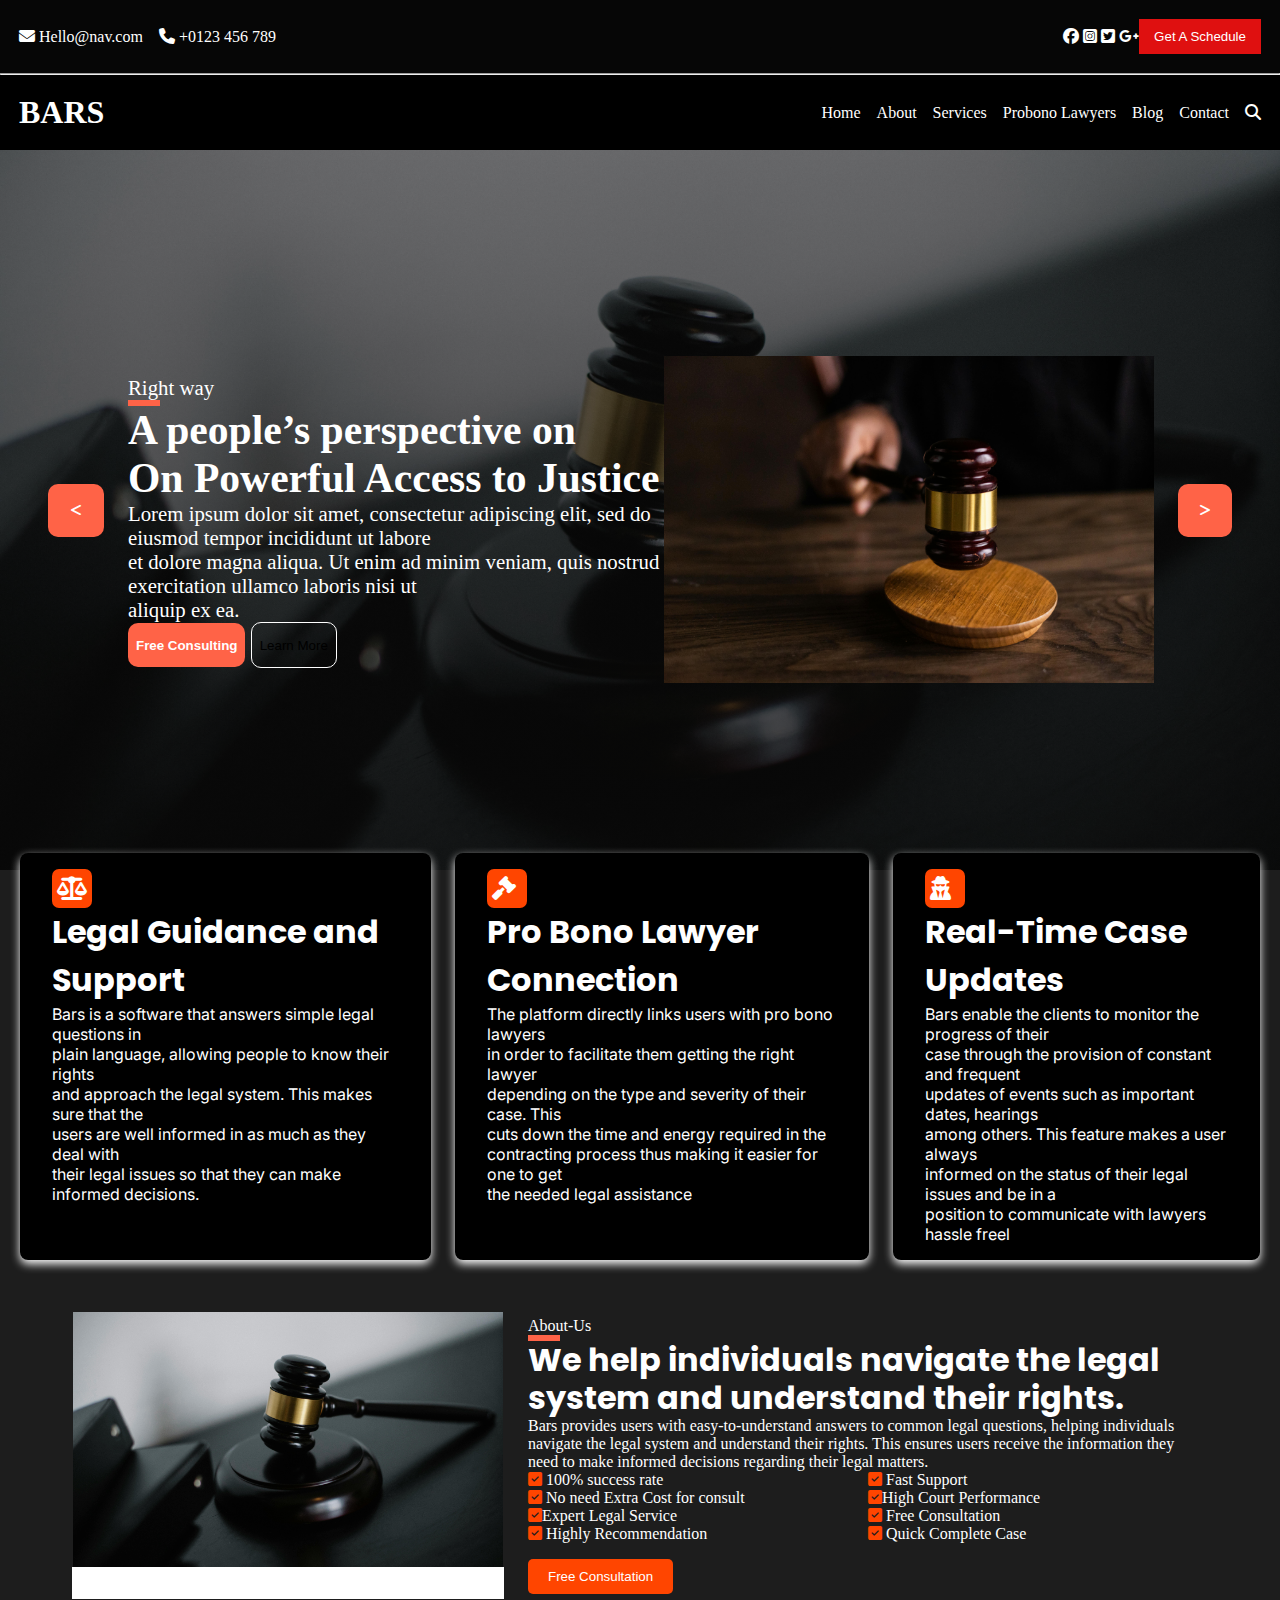
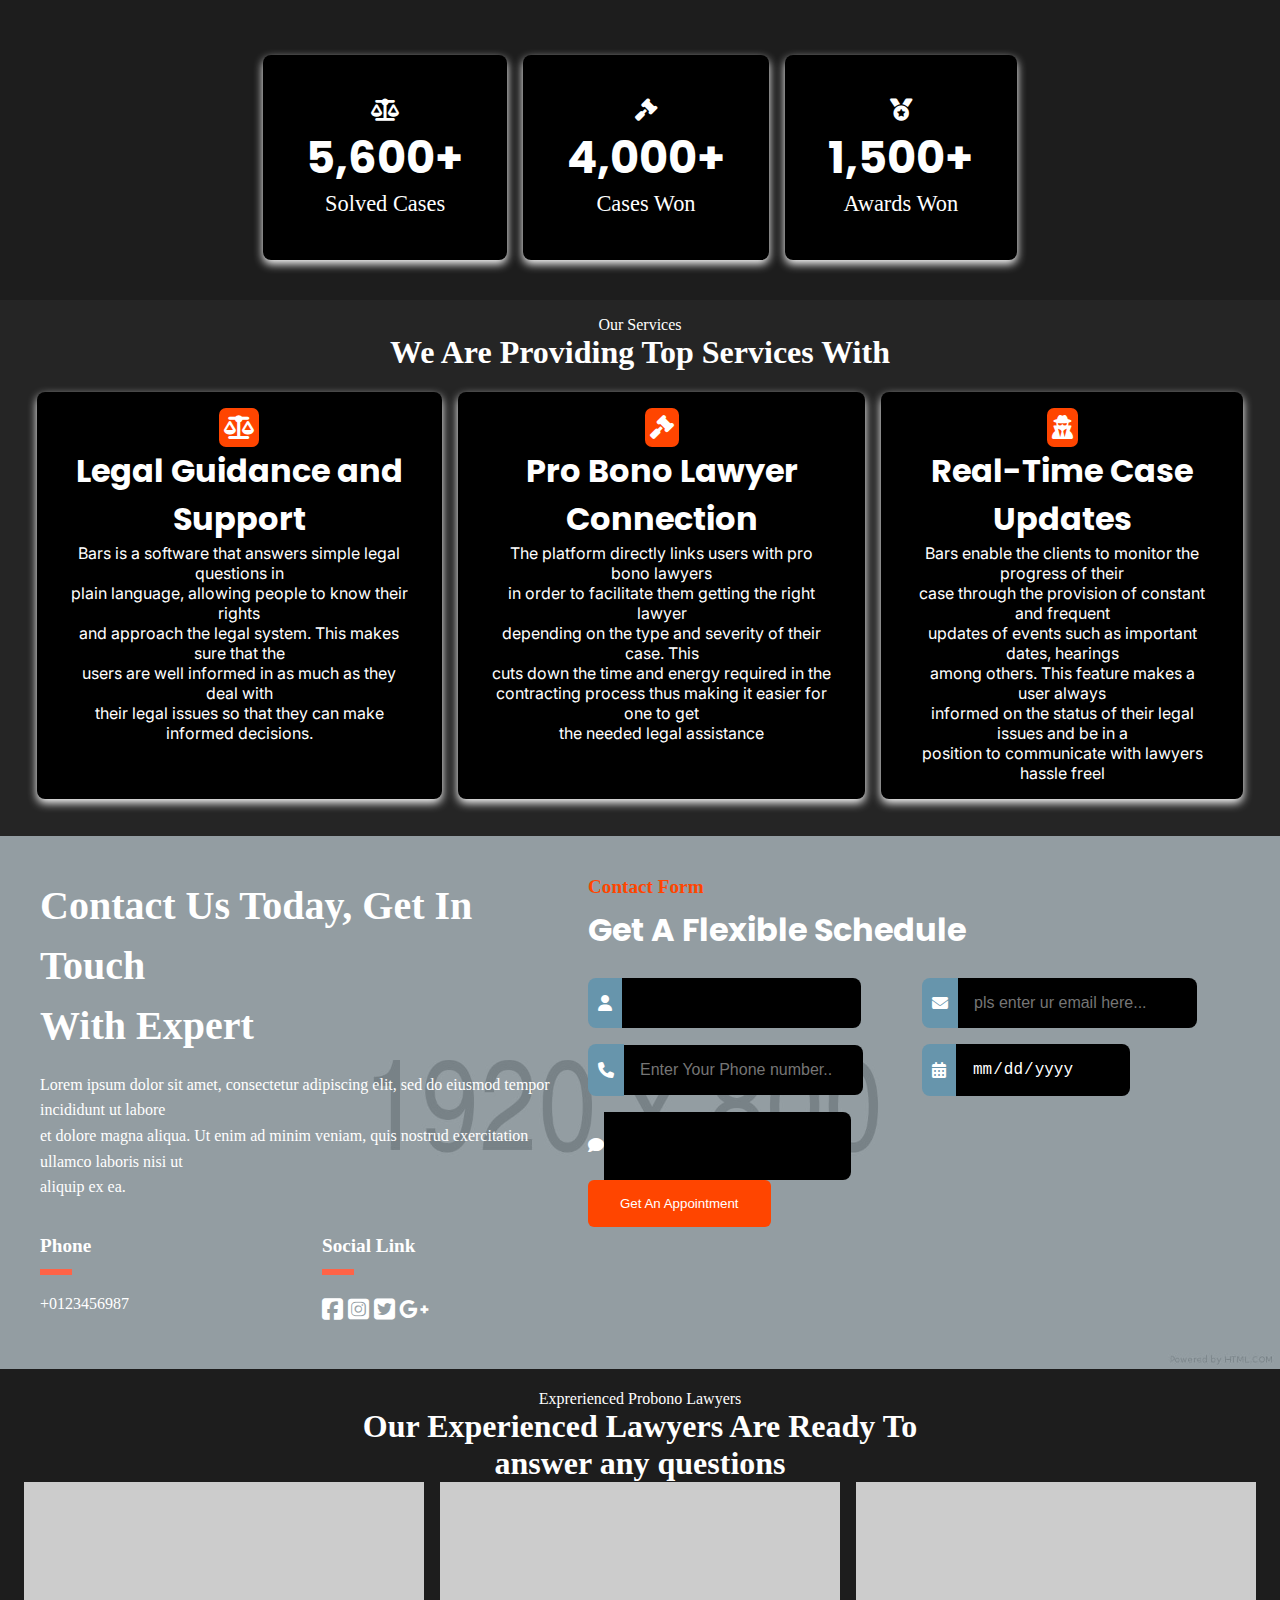
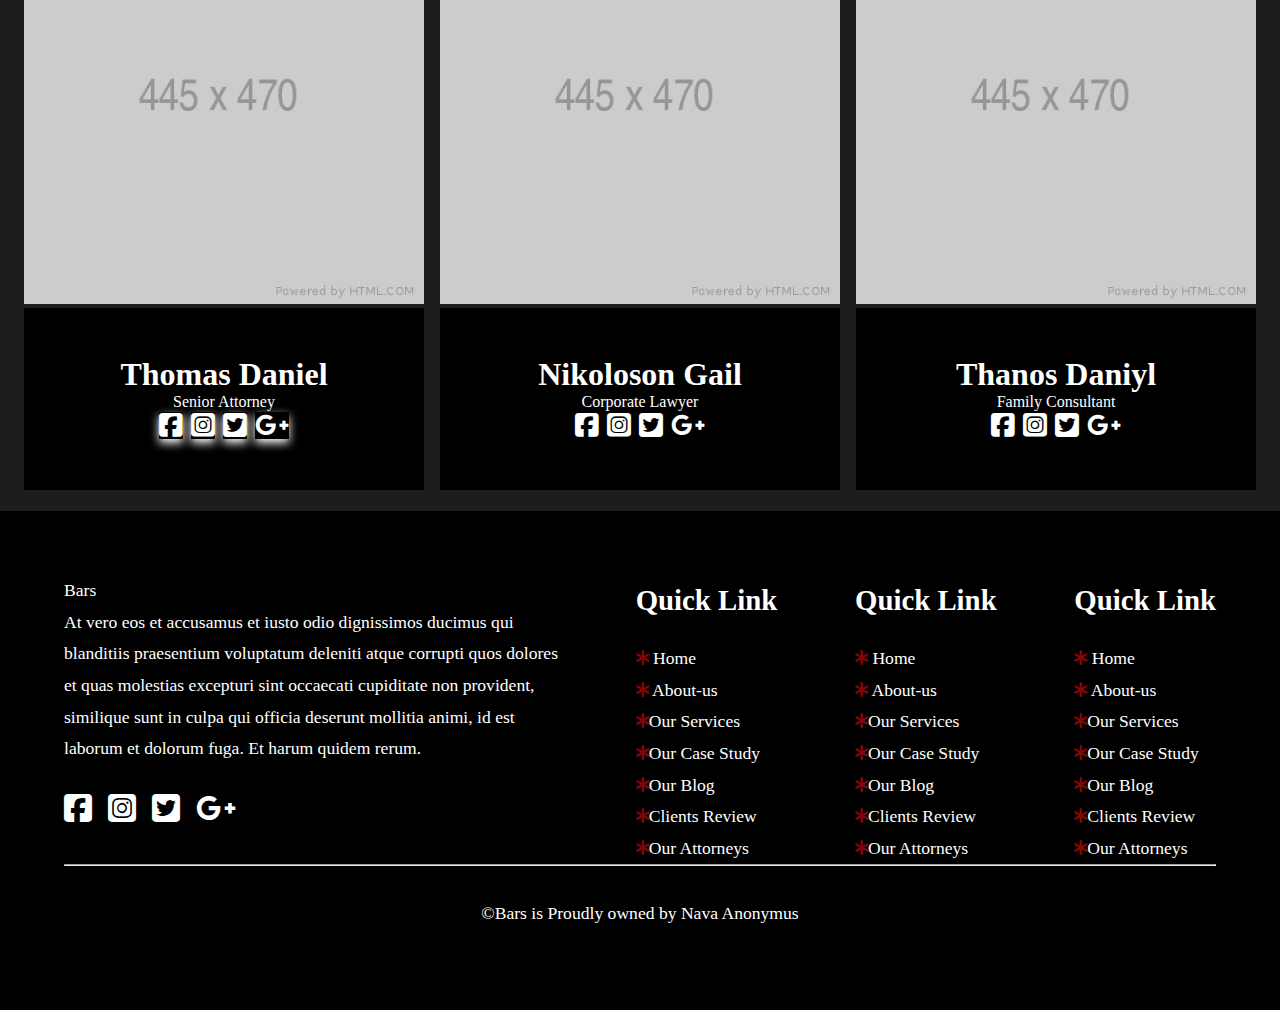
==== commit 4c3503bf: "added some stuffs thr loading stuffs done with the home page of bars" ====
--- a/mines/index.html
+++ b/mines/index.html
@@ -364,7 +364,7 @@
             <div>
               <div>
                 <h1>Phone</h1>
-                  <div class="das-1"></div>
+                <div class="das-1"></div>
               </div>
               <p>+0123456987</p>
             </div>
@@ -390,7 +390,7 @@
                 <i class="fa-solid fa-user"></i>
               </div>
               <div class="">
-                <input type="text" id="name">
+                <input type="text" id="name" />
               </div>
             </div>
             <div class="input-side-2">
@@ -398,7 +398,12 @@
                 <i class="fa-solid fa-envelope"></i>
               </div>
               <div>
-                <input type="email" name="email" id="email" placeholder="pls enter ur email here...">
+                <input
+                  type="email"
+                  name="email"
+                  id="email"
+                  placeholder="pls enter ur email here..."
+                />
               </div>
             </div>
             <div class="input-side-3">
@@ -406,7 +411,12 @@
                 <i class="fa-solid fa-phone"></i>
               </div>
               <div>
-                <input type="number" name="nums" id="nums" placeholder="Enter Your Phone number...">
+                <input
+                  type="number"
+                  name="nums"
+                  id="nums"
+                  placeholder="Enter Your Phone number..."
+                />
               </div>
             </div>
             <div class="input-side-4">
@@ -414,7 +424,7 @@
                 <i class="fa-solid fa-calendar-days"></i>
               </div>
               <div>
-                <input type="date" name="fad" id="fade">
+                <input type="date" name="fad" id="fade" />
               </div>
             </div>
             <div class="input-side-5">
@@ -426,9 +436,128 @@
               </div>
             </div>
           </div>
-        </div>
-      </div>
-    </section>
+          <div class="btn">
+            <button>Get An Appointment</button>
+          </div>
+        </div>
+      </div>
+    </section>
+    <section class="shaka">
+      <p> Exprerienced Probono Lawyers</p>
+      <h1>Our Experienced Lawyers Are Ready To <br> answer any questions</h1>
+      <div class="about-features">
+        <div class="about-features-card-1">
+          <div>
+            <img src="/assets/img/case-study-dateilas.jpg" alt="">
+          </div>
+          <div class="about-das">
+            <h1>Thomas Daniel</h1>
+            <p>Senior Attorney</p>
+            <div class="icons">
+              <div class="special">
+                <i class="fa-brands fa-square-facebook"></i>
+              </div>
+              <div class="special">
+                <p><i class="fa-brands fa-square-instagram"></i></p>
+              </div>
+              <div class="special">
+                <p><i class="fa-brands fa-square-twitter"></i></p>
+              </div>
+              <div class="special">
+                <p><i class="fa-brands fa-google-plus-g"></i></p>
+              </div>
+            </div>
+          </div>
+        </div>
+        <div class="about-features-card-1">
+          <div>
+            <img src="/assets/img/case-study-dateilas.jpg" alt="">
+          </div>
+          <div class="about-das">
+            <h1>Nikoloson Gail</h1>
+            <p>Corporate Lawyer</p>
+            <div class="icons">
+              <p><i class="fa-brands fa-square-facebook"></i></p>
+              <p><i class="fa-brands fa-square-instagram"></i></p>
+              <p><i class="fa-brands fa-square-twitter"></i></p>
+              <p><i class="fa-brands fa-google-plus-g"></i></p>
+            </div>
+          </div>
+        </div>
+        <div class="about-features-card-2">
+          <div>
+            <img src="/assets/img/case-study-dateilas.jpg" alt="">
+          </div>
+          <div class="about-das">
+            <h1>Thanos Daniyl</h1>
+            <p>Family Consultant</p>
+            <div class="icons">
+              <p><i class="fa-brands fa-square-facebook"></i></p>
+              <p><i class="fa-brands fa-square-instagram"></i></p>
+              <p><i class="fa-brands fa-square-twitter"></i></p>
+              <p><i class="fa-brands fa-google-plus-g"></i></p>
+            </div>
+          </div>
+        </div>
+      </div>
+    </section>
+    <footer>
+      <div class="footer-container">
+        <div>
+          <p>Bars</p>
+          <p>At vero eos et accusamus et iusto odio dignissimos ducimus qui <br> blanditiis praesentium voluptatum deleniti atque corrupti quos dolores <br> et quas molestias excepturi sint occaecati cupiditate non provident, <br> similique sunt in culpa qui officia deserunt mollitia animi, id est <br> laborum et dolorum fuga. Et harum quidem rerum.</p>
+          <div class="icons-feel-the-same">
+            <p><i class="fa-brands fa-square-facebook"></i></p>
+              <p><i class="fa-brands fa-square-instagram"></i></p>
+              <p><i class="fa-brands fa-square-twitter"></i></p>
+              <p><i class="fa-brands fa-google-plus-g"></i></p>
+          </div>
+        </div>
+        <div class="">
+          <h3>Quick Link</h3>
+          <div></div>
+          <div class="links">
+            <p><i class="fa-solid fa-asterisk"></i> Home</p>
+            <p><i class="fa-solid fa-asterisk"></i> About-us</p>
+            <p><i class="fa-solid fa-asterisk"></i>Our Services</p>
+            <p><i class="fa-solid fa-asterisk"></i>Our Case Study</p>
+            <p><i class="fa-solid fa-asterisk"></i>Our Blog</p>
+            <p><i class="fa-solid fa-asterisk"></i>Clients Review</p>
+            <p><i class="fa-solid fa-asterisk"></i>Our Attorneys</p>
+          </div>
+        </div>
+        <div>
+          <h3>Quick Link</h3>
+          <div></div>
+          <div class="links">
+            <p><i class="fa-solid fa-asterisk"></i> Home</p>
+            <p><i class="fa-solid fa-asterisk"></i> About-us</p>
+            <p><i class="fa-solid fa-asterisk"></i>Our Services</p>
+            <p><i class="fa-solid fa-asterisk"></i>Our Case Study</p>
+            <p><i class="fa-solid fa-asterisk"></i>Our Blog</p>
+            <p><i class="fa-solid fa-asterisk"></i>Clients Review</p>
+            <p><i class="fa-solid fa-asterisk"></i>Our Attorneys</p>
+          </div>
+        </div>
+        <div>
+          <h3>Quick Link</h3>
+          <div></div>
+          <div class="links">
+            <p><i class="fa-solid fa-asterisk"></i> Home</p>
+            <p><i class="fa-solid fa-asterisk"></i> About-us</p>
+            <p><i class="fa-solid fa-asterisk"></i>Our Services</p>
+            <p><i class="fa-solid fa-asterisk"></i>Our Case Study</p>
+            <p><i class="fa-solid fa-asterisk"></i>Our Blog</p>
+            <p><i class="fa-solid fa-asterisk"></i>Clients Review</p>
+            <p><i class="fa-solid fa-asterisk"></i>Our Attorneys</p>
+          </div>
+        </div>
+      </div>
+      <hr>
+      <div class="bottom">
+      <p>&copy;Bars is Proudly owned by <span> Nava Anonymus</span></p>
+      </div>
+    </footer>
     <script src="index.js"></script>
   </body>
 </html>
--- a/mines/style.css
+++ b/mines/style.css
@@ -45,6 +45,9 @@
   justify-content: space-between;
   align-items: center;
   background-color: black;
+  /* position: fixed;
+  width: 100%; */
+  top: 0;
   padding: 19px;
   color: white;
 }
@@ -407,7 +410,9 @@
 }
 .contact-us-container{
   display: flex;
-  align-items: center;
+  align-items: flex-start;
+  flex-wrap: wrap;
+  justify-content: space-between;
   /* justify-content: center; */
   padding: 2.5rem;
   gap: 1rem;
@@ -447,6 +452,19 @@
   display: flex;
   gap: 0.3rem;
 }
+.first-contact-us-part{
+  flex: 1 1 40%;
+}
+.first-contact-us-part h1{
+  font-size: 2.5rem;
+  font-style: 700;
+  line-height: 1.5;
+}
+.first-contact-us-part p{
+  margin-top: 1rem;
+  font-size: 1rem;
+  line-height: 1.6;
+}
 /* input{
   background-color: black;
   color: white;
@@ -454,47 +472,60 @@
   border-radius: 4px;
   border: none;
 } */
+ .contact-info{
+  margin-top: 2rem;
+  display: flex;
+  flex-wrap: wrap;
+  gap: 2rem;
+ }
+ .contact-info > div{
+  flex: 1 1 45%;
+ }
+ .contact-info h1{
+  font-size: 1.2rem;
+  font-weight: 700;
+  margin-bottom: 0.5rem;
+ }
+
 .form-container{
   display: grid;
   grid-template-columns: repeat(2,1fr);
   gap: 1rem;
-  width: 100%;
-  justify-content: center;
-}
-.form-container div{
-  display: flex;
-  align-items: center;
-  /* background-color: #2c3e50; */
-  /* padding: 0.5rem; */
-  /* border-radius: 8px; */
-  /* padding: 0.5rem; */
-  /* height: 50px; */
-}
-.input-side-1{
-  display: flex;
-  /* align-items: center; */
-  justify-content: center;
-}
-.input-side-2{
-  display: flex;
-  /* align-items: center; */
-  justify-content: center;
-}
-.input-side-3{
-  display: flex;
-  /* align-items: center; */
-  justify-content: center;
-}
-.input-side-4{
-  display: flex;
-  align-items: center;
-  justify-content: center;
-}
+  /* width: 100%; */
+}
+/* .form-container div{
+  display: flex;
+  align-items: center;
+  
+} */
+ .social-icons p{
+  font-size: 1.5rem;
+  cursor: pointer;
+  color: #fff;
+ }
+ .second-contact-about{
+  flex: 1 1 50%;
+ }
+ .second-contact-about p{
+  color: #ff4500;
+  font-weight: 600;
+  font-size: 1.2rem;
+  margin-bottom: 0.5rem;
+ }
+ .second-contact-about h1{
+  font-size: 2rem;
+  margin-bottom: 1.5rem;
+ }
+.input-side-1,
+.input-side-2,
+.input-side-3,
+.input-side-4,
 .input-side-5{
   display: flex;
-  /* align-items: center; */
-  justify-content: center;
-}
+  align-items: center;
+  /* gap: 10px; */
+}
+
 .form-container .iconic{
   padding: 10px;
   background-color:#6795ac ;
@@ -513,26 +544,130 @@
   background-color:black;
   color: white;
   border: none;
-  padding: 10px;
+  padding: 1rem;
   width: 100%;
   font-size: 1rem;
+  vertical-align: middle;
   border-radius: 0 8px 8px 0;
-  box-sizing: border-box;
 }
 textarea{
-  padding: 1rem;
-  min-height: 100px;
+  /* padding: 1rem 7rem; */
+  /* width: 100%; */
+  grid-column: span 8;
+  /* min-height: 100px; */
   resize: none;
-  max-width: 380px;
-}
-.form-container input{
+}
+/* .form-container input{
   height: 50px;
 }
 input[type="date"]{
   height: 50px;
   width: 200%;
-}
+} */
 .flex{
   font-size: 1.9rem;
   font-family: "Poppins", sans-serif;
 }
+.btn button{
+  background-color: #ff4500;
+  border: none;
+  color: white;
+transition: all 0.3s ease;
+  padding: 1rem 2rem;
+  border-radius: 6px;
+}
+.shaka{
+  color: white;
+  text-align: center;
+  padding: 1.3rem;
+}
+.about-features{
+  display: flex;
+  justify-content: center;
+  gap: 1rem;
+  /* color: white; */
+  text-align: center;
+ 
+}
+.about-features img{
+  width: 400px;
+}
+.icons{
+  display: flex;
+  justify-content: center;
+  gap: 0.5rem;
+  font-size: 1.7rem;
+  /* box-shadow: 0 4px 10px rgba(255, 255, 255, 2.9);
+  background-color: transparent; */
+
+  /* margin-top: 1rem; */
+}
+.special i{
+  box-shadow: 0 4px 10px rgba(255, 255, 255, 1.9);
+  /* background-color: transparent; */
+}
+.about-das{
+  background-color: black;
+  padding: 3.0rem;
+}
+footer{
+  background-color: black;
+  color:white;
+  padding: 4rem;
+  font-size: 1.1rem;
+  line-height: 1.8;
+}
+.footer-container{
+  display: flex;
+  justify-content: space-between;
+  flex-wrap: wrap;
+  gap: 2rem;
+}
+footer h3{
+  font-size: 1.8rem;
+  margin-bottom: 1rem;
+}
+.icons-feel-the-same{
+  display: flex;
+  gap: 1rem;
+  margin-top: 1rem;
+}
+.icons-feel-the-same p{
+  font-size: 2rem;
+  color: white;
+  transition: color 0.3s ease;
+}
+.icons-feel-the-same p i:hover{
+  color: rgb(136, 6, 6);
+}
+.links p:hover{
+  color: rgb(134, 6, 6);
+
+}
+.links{
+  margin-top: 1rem;
+}
+.links p{
+  cursor: pointer;
+  /* margin: 0.5rem 0; */
+  transition: color 0.3s ease;
+}
+.links p:hover{
+  color: rgb(134, 6, 6)
+}
+.links i{
+  /* margin-right: 0.5rem; */
+  color: rgb(134, 6, 6);
+
+}
+
+.bottom{
+  text-align: center;
+  margin-top: 1rem;
+  padding: 1rem;
+
+}
+.bottom span:hover{
+  transition: color 0.3s ease;
+  color: rgb(134, 6, 6);
+}